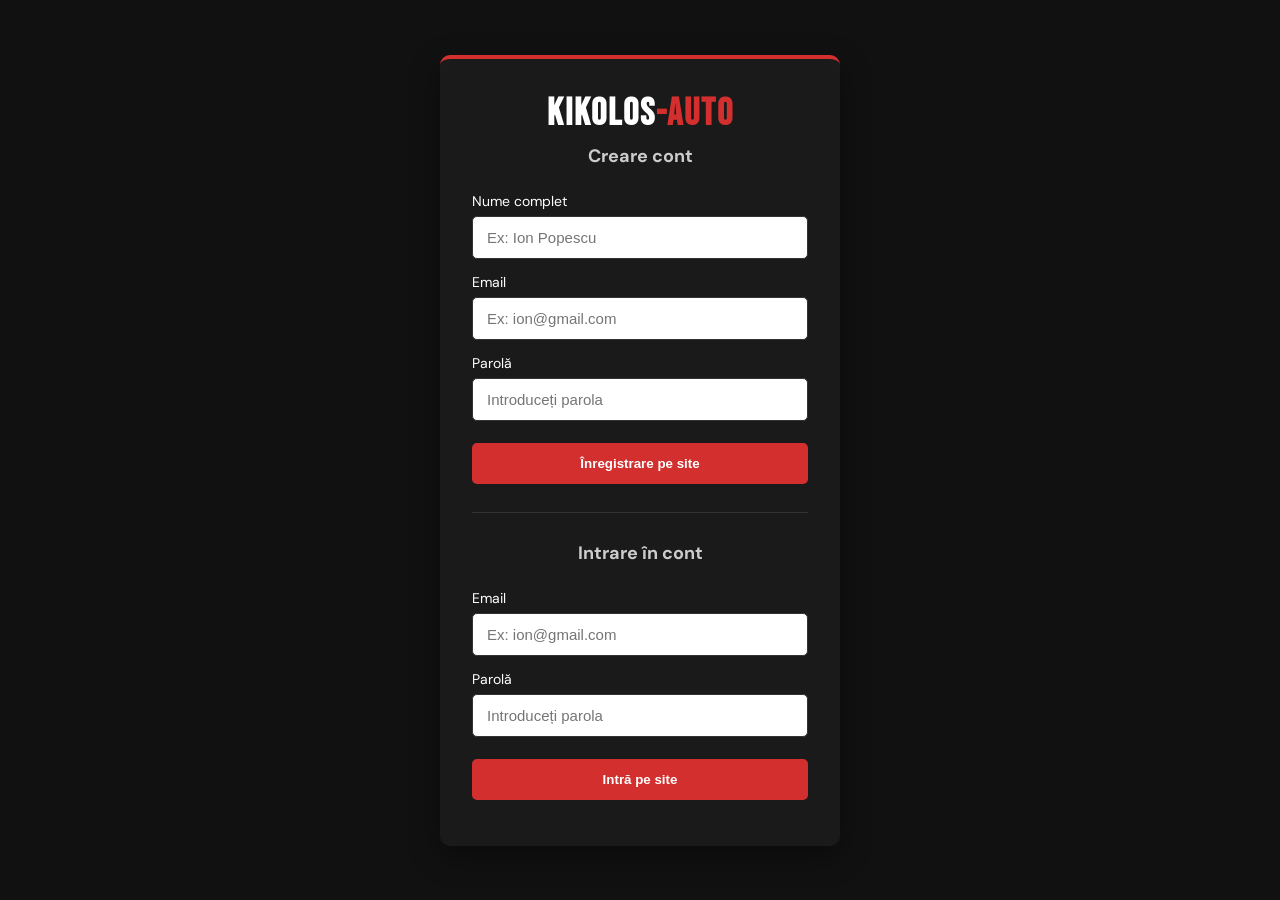
==== PROJECT/login.html @ cc93f73c "Versiunea Finala 25.04.2026 11:17" ====
<!DOCTYPE html>
<html lang="ro">

<head>
    <meta charset="UTF-8">
    <meta name="viewport" content="width=device-width, initial-scale=1.0">
    <title>Înregistrare – Kikolos-Auto</title>
    <link href="https://fonts.googleapis.com/css2?family=Bebas+Neue&family=DM+Sans:wght@400;500;600&display=swap"
        rel="stylesheet">
    <link rel="stylesheet" href="style_login.css">
</head>
<link rel="stylesheet" href="style_login.css">

<body class="login-page">

    <div class="login-box">
        <h1>Kikolos<span>-Auto</span></h1>

        <h2>Creare cont</h2>

        <label>
            Nume complet
            <input type="text" id="signupNume" placeholder="Ex: Ion Popescu">
        </label>

        <label>
            Email
            <input type="email" id="signupEmail" placeholder="Ex: ion@gmail.com">
        </label>

        <label>
            Parolă
            <input type="password" id="signupParola" placeholder="Introduceți parola">
        </label>

        <button type="button" onclick="creeazaCont()">Înregistrare pe site</button>
        <p id="signupMesaj"></p>

        <hr>

        <h2>Intrare în cont</h2>

        <label>
            Email
            <input type="email" id="loginEmail" placeholder="Ex: ion@gmail.com">
        </label>

        <label>
            Parolă
            <input type="password" id="loginParola" placeholder="Introduceți parola">
        </label>

        <button type="button" onclick="intraInCont()">Intră pe site</button>
        <p id="loginMesaj"></p>
    </div>

    <script src="loginacc.js"></script>
</body>

</html>
---- PROJECT/style_login.css ----
:root {
    --negru: #111111;
    --alb: #ffffff;
    --rosu: #d32f2f;
    --rosu-int: #b71c1c;
}

html,
body {
    margin: 0;
    padding: 0;
    width: 100%;
    height: 100%;
    background: var(--negru);
}

body.login-page {
    min-height: 100vh;
    font-family: "DM Sans", sans-serif;
    background: var(--negru);
    display: flex;
    justify-content: center;
    align-items: center;
    margin: 0;
    padding: 0;
}

.login-container {
    width: 100%;
    display: flex;
    justify-content: center;
    align-items: center;
    padding: 24px;
    box-sizing: border-box;
}

.login-box {
    width: 100%;
    max-width: 400px;
    background: #1a1a1a;
    padding: 32px;
    border-radius: 10px;
    border-top: 4px solid var(--rosu);
    box-shadow: 0 10px 30px rgba(0, 0, 0, 0.4);
    text-align: center;
    box-sizing: border-box;
}

.login-box h1 {
    font-family: "Bebas Neue", sans-serif;
    color: var(--alb);
    font-size: 38px;
    letter-spacing: 2px;
    margin: 0 0 8px 0;
}

.login-box h1 span {
    color: var(--rosu);
}

.login-box h2 {
    color: #cccccc;
    font-size: 18px;
    margin: 0 0 24px 0;
}

.login-box label {
    display: flex;
    flex-direction: column;
    gap: 6px;
    color: white;
    font-size: 14px;
    margin-bottom: 14px;
    width: 100%;
    text-align: left;
}

.login-box input {
    width: 100%;
    padding: 12px 14px;
    border: 1px solid #333333;
    border-radius: 5px;
    background: #ffffff;
    color: #000000;
    font-size: 15px;
    outline: none;
    box-sizing: border-box;
}

.login-box input:focus {
    border-color: var(--rosu);
}

.login-box button {
    width: 100%;
    padding: 13px;
    margin-top: 8px;
    background: var(--rosu);
    color: white;
    border: none;
    border-radius: 5px;
    font-weight: 600;
    cursor: pointer;
}

.login-box button:hover {
    background: var(--rosu-int);
}

#loginMesaj,
#signupMesaj {
    margin-top: 14px;
    font-size: 14px;
    color: #ff7777;
    text-align: center;
}

hr {
    width: 100%;
    border: none;
    border-top: 1px solid #333333;
    margin: 28px 0;
}
---- PROJECT/style_login.css ----
:root {
    --negru: #111111;
    --alb: #ffffff;
    --rosu: #d32f2f;
    --rosu-int: #b71c1c;
}

html,
body {
    margin: 0;
    padding: 0;
    width: 100%;
    height: 100%;
    background: var(--negru);
}

body.login-page {
    min-height: 100vh;
    font-family: "DM Sans", sans-serif;
    background: var(--negru);
    display: flex;
    justify-content: center;
    align-items: center;
    margin: 0;
    padding: 0;
}

.login-container {
    width: 100%;
    display: flex;
    justify-content: center;
    align-items: center;
    padding: 24px;
    box-sizing: border-box;
}

.login-box {
    width: 100%;
    max-width: 400px;
    background: #1a1a1a;
    padding: 32px;
    border-radius: 10px;
    border-top: 4px solid var(--rosu);
    box-shadow: 0 10px 30px rgba(0, 0, 0, 0.4);
    text-align: center;
    box-sizing: border-box;
}

.login-box h1 {
    font-family: "Bebas Neue", sans-serif;
    color: var(--alb);
    font-size: 38px;
    letter-spacing: 2px;
    margin: 0 0 8px 0;
}

.login-box h1 span {
    color: var(--rosu);
}

.login-box h2 {
    color: #cccccc;
    font-size: 18px;
    margin: 0 0 24px 0;
}

.login-box label {
    display: flex;
    flex-direction: column;
    gap: 6px;
    color: white;
    font-size: 14px;
    margin-bottom: 14px;
    width: 100%;
    text-align: left;
}

.login-box input {
    width: 100%;
    padding: 12px 14px;
    border: 1px solid #333333;
    border-radius: 5px;
    background: #ffffff;
    color: #000000;
    font-size: 15px;
    outline: none;
    box-sizing: border-box;
}

.login-box input:focus {
    border-color: var(--rosu);
}

.login-box button {
    width: 100%;
    padding: 13px;
    margin-top: 8px;
    background: var(--rosu);
    color: white;
    border: none;
    border-radius: 5px;
    font-weight: 600;
    cursor: pointer;
}

.login-box button:hover {
    background: var(--rosu-int);
}

#loginMesaj,
#signupMesaj {
    margin-top: 14px;
    font-size: 14px;
    color: #ff7777;
    text-align: center;
}

hr {
    width: 100%;
    border: none;
    border-top: 1px solid #333333;
    margin: 28px 0;
}
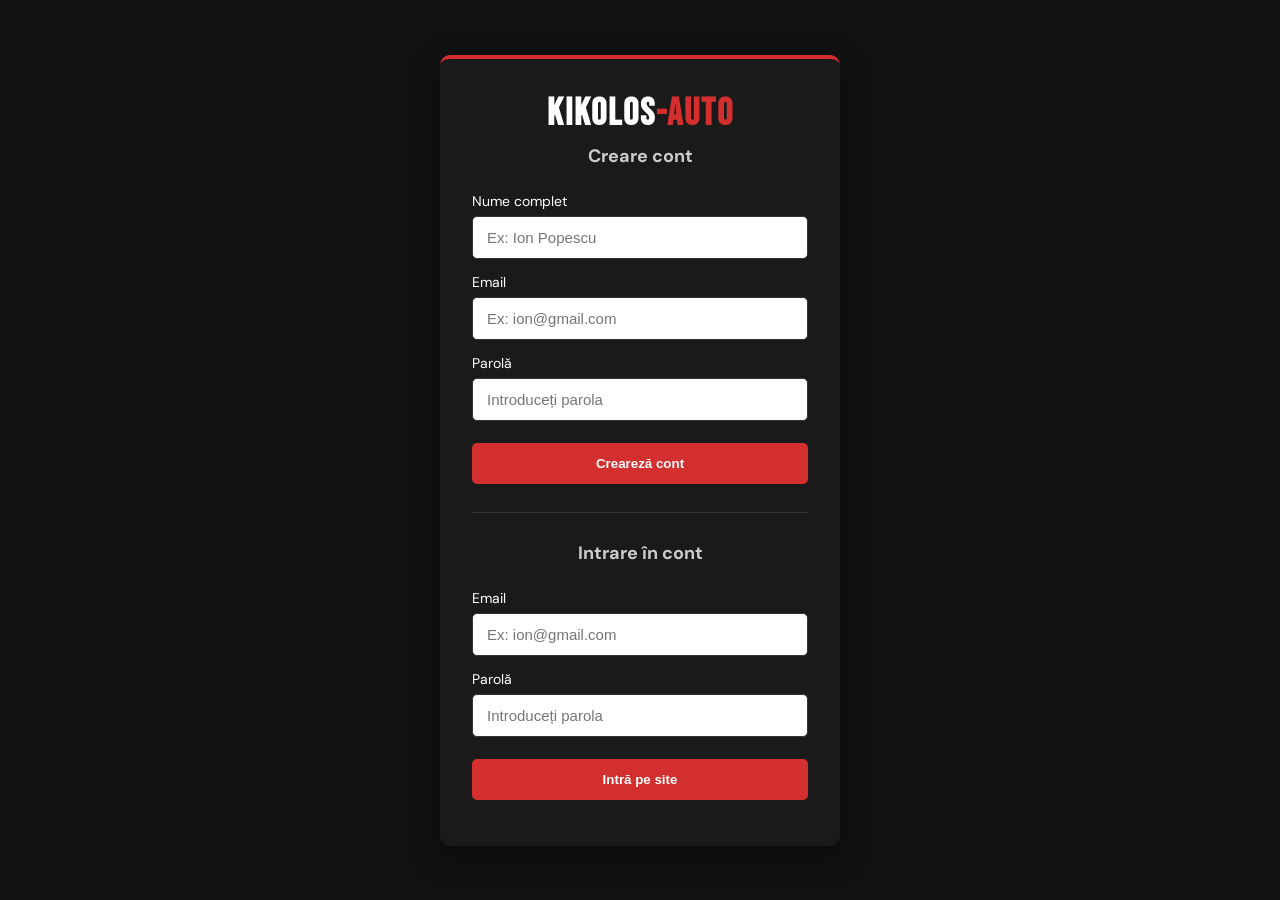
==== commit cd3427b3: "Ul" ====
--- a/PROJECT/login.html
+++ b/PROJECT/login.html
@@ -33,7 +33,7 @@
             <input type="password" id="signupParola" placeholder="Introduceți parola">
         </label>
 
-        <button type="button" onclick="creeazaCont()">Înregistrare pe site</button>
+        <button type="button" onclick="creeazaCont()">Creareză cont</button>
         <p id="signupMesaj"></p>
 
         <hr>
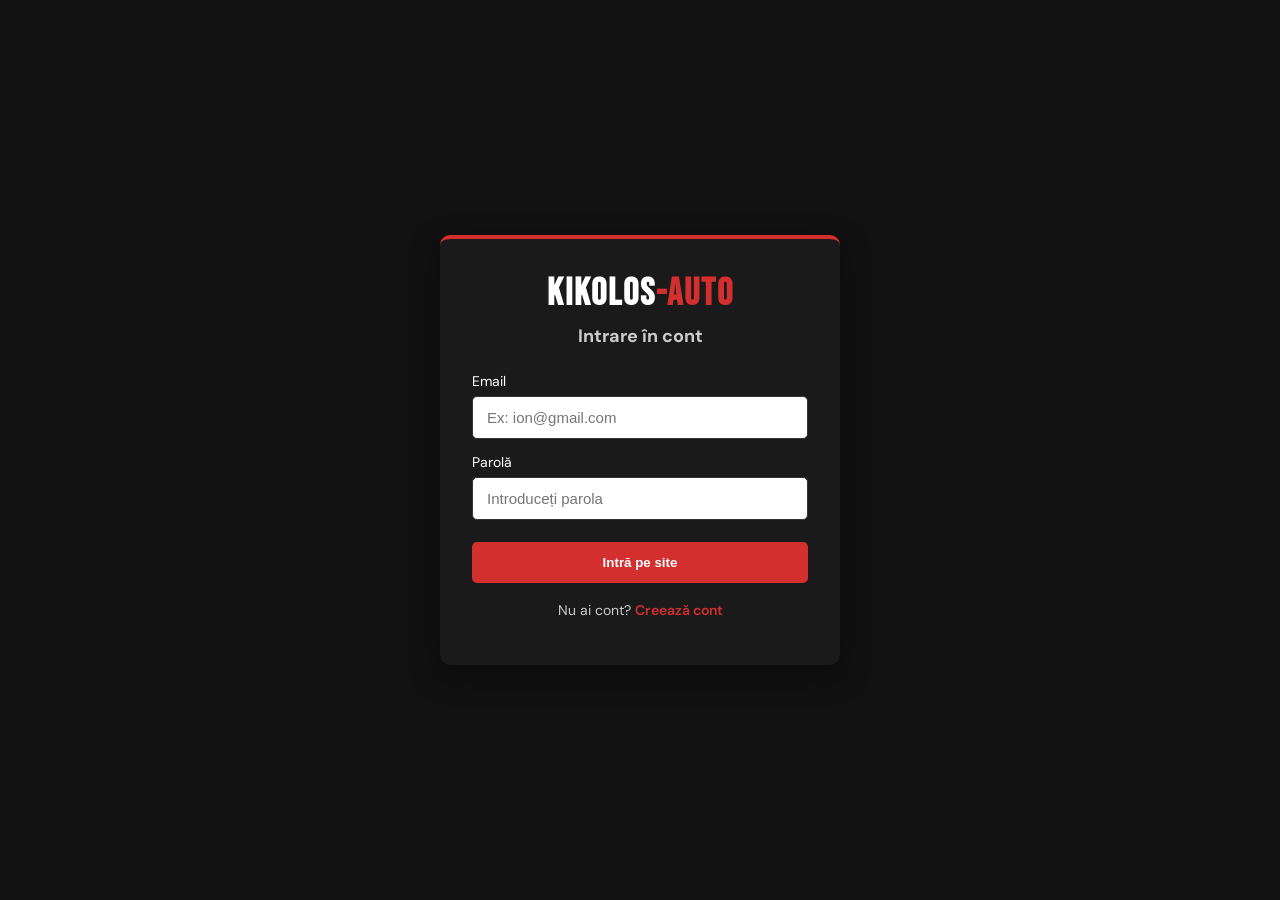
==== commit 8279819a: "Ultima Modificare FInala 25.04.2026 13:23" ====
--- a/PROJECT/login.html
+++ b/PROJECT/login.html
@@ -1,60 +1,31 @@
 <!DOCTYPE html>
 <html lang="ro">
-
 <head>
     <meta charset="UTF-8">
     <meta name="viewport" content="width=device-width, initial-scale=1.0">
-    <title>Înregistrare – Kikolos-Auto</title>
-    <link href="https://fonts.googleapis.com/css2?family=Bebas+Neue&family=DM+Sans:wght@400;500;600&display=swap"
-        rel="stylesheet">
+    <title>Login – Kikolos-Auto</title>
+    <link href="https://fonts.googleapis.com/css2?family=Bebas+Neue&family=DM+Sans:wght@400;500;600&display=swap" rel="stylesheet">
     <link rel="stylesheet" href="style_login.css">
 </head>
-<link rel="stylesheet" href="style_login.css">
-
 <body class="login-page">
-
     <div class="login-box">
         <h1>Kikolos<span>-Auto</span></h1>
-
-        <h2>Creare cont</h2>
-
-        <label>
-            Nume complet
-            <input type="text" id="signupNume" placeholder="Ex: Ion Popescu">
-        </label>
-
-        <label>
-            Email
-            <input type="email" id="signupEmail" placeholder="Ex: ion@gmail.com">
-        </label>
-
-        <label>
-            Parolă
-            <input type="password" id="signupParola" placeholder="Introduceți parola">
-        </label>
-
-        <button type="button" onclick="creeazaCont()">Creareză cont</button>
-        <p id="signupMesaj"></p>
-
-        <hr>
-
         <h2>Intrare în cont</h2>
 
-        <label>
-            Email
+        <label>Email
             <input type="email" id="loginEmail" placeholder="Ex: ion@gmail.com">
         </label>
 
-        <label>
-            Parolă
+        <label>Parolă
             <input type="password" id="loginParola" placeholder="Introduceți parola">
         </label>
 
         <button type="button" onclick="intraInCont()">Intră pe site</button>
         <p id="loginMesaj"></p>
+
+        <p class="auth-link">Nu ai cont? <a href="register.html">Creează cont</a></p>
     </div>
 
     <script src="loginacc.js"></script>
 </body>
-
-</html>+</html>
--- a/PROJECT/style_login.css
+++ b/PROJECT/style_login.css
@@ -111,7 +111,7 @@
 #signupMesaj {
     margin-top: 14px;
     font-size: 14px;
-    color: #ff7777;
+    color: #26ff00;
     text-align: center;
 }
 
@@ -120,4 +120,28 @@
     border: none;
     border-top: 1px solid #333333;
     margin: 28px 0;
-}+}
+
+.auth-link {
+    color: #cccccc;
+    font-size: 14px;
+    margin-top: 18px;
+}
+
+.auth-link a {
+    color: var(--rosu);
+    text-decoration: none;
+    font-weight: 600;
+}
+
+.auth-link a:hover {
+    text-decoration: underline;
+}
+
+.mesaj-succes {
+    color: #26ff00 !important;
+}
+
+.mesaj-eroare {
+    color: #ff7777 !important;
+}
